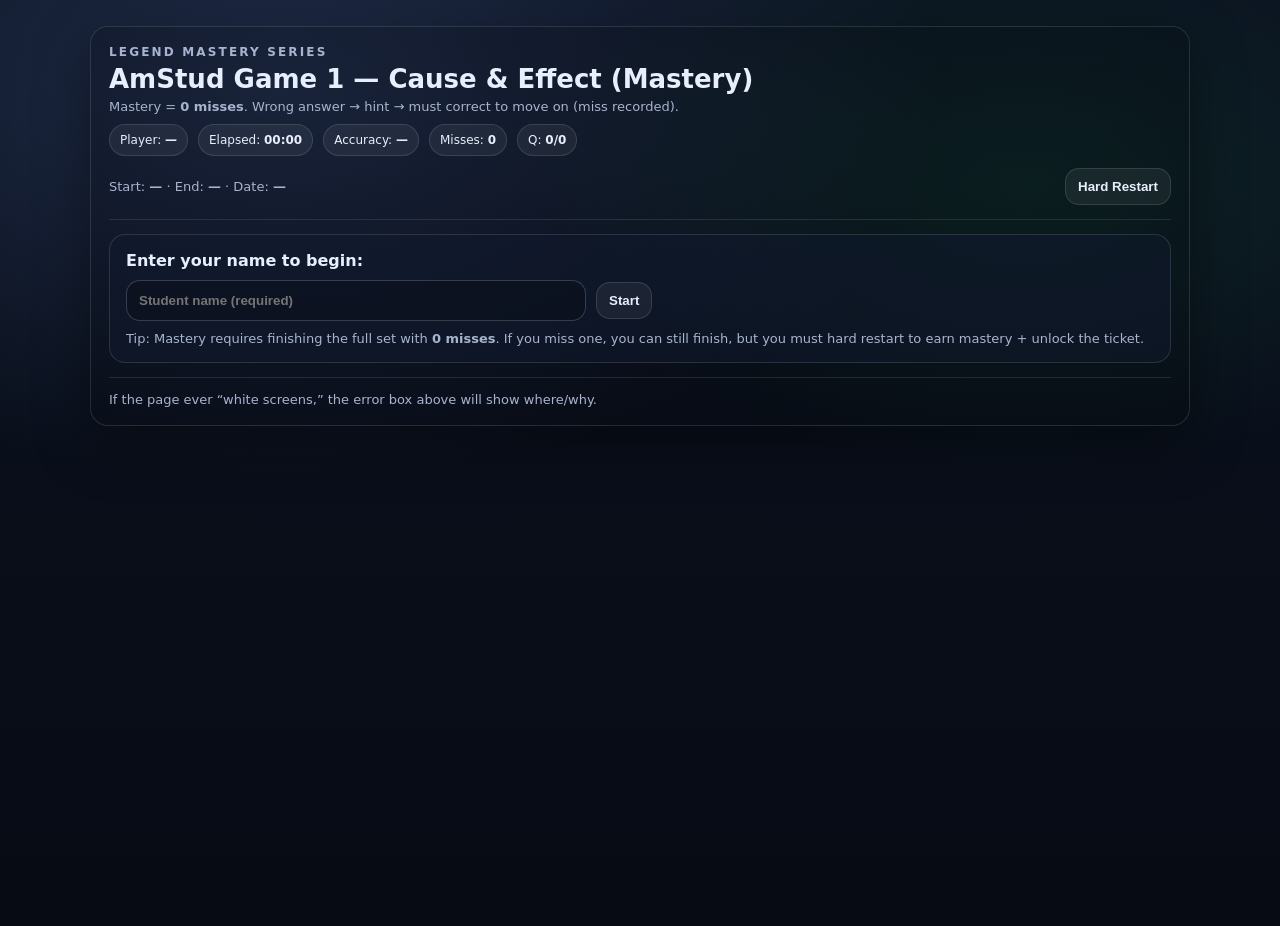
==== games/amstud-1-cause-effect.html @ b0476509 "Create amstud-1-cause-effect.html" ====
<!doctype html>
<html lang="en">
<head>
  <meta charset="utf-8" />
  <meta name="viewport" content="width=device-width,initial-scale=1" />
  <title>AmStud Game 1 — Cause &amp; Effect (Mastery)</title>
  <link rel="stylesheet" href="../styles.css" />
  <meta name="description" content="American Studies OST Mastery — Cause & Effect (0 misses required)" />

  <style>
    .gameWrap{ width:min(1100px,92vw); margin:26px auto; }
    .panel{
      background:rgba(0,0,0,.18);
      border:1px solid var(--line);
      border-radius:var(--radius);
      box-shadow:var(--shadow);
      padding:18px;
    }
    .topbar{ display:flex; flex-wrap:wrap; gap:10px; align-items:center; justify-content:space-between; margin-bottom:12px; }
    .k{ letter-spacing:.18em; font-weight:800; color:var(--muted); font-size:12px; text-transform:uppercase; }
    .stats{ display:flex; flex-wrap:wrap; gap:10px; justify-content:flex-end; }
    .pill2{
      font-size:12px; color:var(--text);
      background:rgba(255,255,255,.06);
      border:1px solid var(--line);
      border-radius:999px;
      padding:8px 10px;
      white-space:nowrap;
    }
    .row2{ display:flex; gap:10px; flex-wrap:wrap; align-items:center; justify-content:space-between; }
    .btn{
      appearance:none; border:1px solid var(--line);
      background:rgba(255,255,255,.06);
      color:var(--text);
      padding:10px 12px;
      border-radius:14px;
      font-weight:800;
      cursor:pointer;
      transition:transform .12s ease, border-color .12s ease, background .12s ease;
    }
    .btn:hover{ transform:translateY(-1px); border-color:rgba(122,162,255,.35); background:rgba(122,162,255,.10); }
    .btn.danger:hover{ border-color:rgba(255,92,122,.45); background:rgba(255,92,122,.10); }
    .btn.good:hover{ border-color:rgba(43,213,118,.40); background:rgba(43,213,118,.10); }
    .divider{ height:1px; background:rgba(255,255,255,.10); margin:14px 0; }
    .qbox{ background:rgba(17,26,47,.55); border:1px solid rgba(255,255,255,.10); border-radius:16px; padding:16px; }
    .qmeta{ display:flex; flex-wrap:wrap; gap:10px; align-items:center; justify-content:space-between; }
    .qnum{ font-weight:900; }
    .small{ color:var(--muted); font-size:13px; }
    .stem{ margin:10px 0 0; line-height:1.35; font-size:16px; }
    .choices{ margin-top:12px; display:grid; gap:10px; }
    .choice{
      text-align:left;
      border:1px solid rgba(255,255,255,.12);
      background:rgba(0,0,0,.18);
      border-radius:14px;
      padding:12px 12px;
      cursor:pointer;
      color:var(--text);
      font-weight:700;
      transition:transform .12s ease, border-color .12s ease, background .12s ease;
    }
    .choice:hover{ transform:translateY(-1px); border-color:rgba(122,162,255,.35); background:rgba(122,162,255,.08); }
    .choice[disabled]{ opacity:.65; cursor:not-allowed; transform:none; }
    .msg{
      margin-top:12px;
      border-radius:14px;
      padding:12px;
      border:1px solid rgba(255,255,255,.10);
      display:none;
    }
    .msg.good{ display:block; background:rgba(43,213,118,.10); border-color:rgba(43,213,118,.35); }
    .msg.bad{ display:block; background:rgba(255,92,122,.10); border-color:rgba(255,92,122,.35); }
    .msg.warn{ display:block; background:rgba(255,209,102,.10); border-color:rgba(255,209,102,.35); }
    .finish{
      display:none;
      margin-top:14px;
      background:rgba(17,26,47,.65);
      border:1px solid rgba(255,255,255,.12);
      border-radius:16px;
      padding:16px;
    }
    .finish h2{ margin:0 0 8px; }
    .finish .grid2{ display:grid; grid-template-columns:repeat(2,minmax(0,1fr)); gap:10px; }
    @media (max-width:860px){ .finish .grid2{ grid-template-columns:1fr; } }
    .kv{ padding:10px 12px; background:rgba(0,0,0,.18); border:1px solid rgba(255,255,255,.10); border-radius:14px; }
    .kv b{ display:block; font-size:12px; color:var(--muted); letter-spacing:.12em; text-transform:uppercase; margin-bottom:4px; }

    #errBox{
      display:none; margin-top:12px;
      padding:12px; border-radius:14px;
      background:rgba(255,92,122,.10);
      border:1px solid rgba(255,92,122,.35);
      color:var(--text);
      white-space:pre-wrap;
      font-family: ui-monospace, SFMono-Regular, Menlo, Monaco, Consolas, "Liberation Mono", "Courier New", monospace;
      font-size:12px;
    }
    #gate{
      display:block;
      margin-top:12px;
      background:rgba(17,26,47,.55);
      border:1px solid rgba(255,255,255,.12);
      border-radius:16px;
      padding:16px;
    }
    .fieldRow{ display:flex; gap:10px; flex-wrap:wrap; align-items:center; }
    input[type="text"]{
      width:min(460px,100%);
      padding:12px 12px;
      border-radius:14px;
      border:1px solid rgba(255,255,255,.18);
      background:rgba(0,0,0,.20);
      color:var(--text);
      outline:none;
      font-weight:800;
    }
    input[type="text"]:focus{ border-color:rgba(122,162,255,.45); }
    .ghost{ color:var(--muted); font-size:13px; margin-top:10px; }

    .ticketBox{
      margin-top:12px;
      padding:12px;
      border-radius:14px;
      background:rgba(0,0,0,.18);
      border:1px solid rgba(255,255,255,.12);
      display:none;
    }
    textarea{
      width:100%;
      min-height:160px;
      resize:vertical;
      padding:10px;
      border-radius:12px;
      border:1px solid rgba(255,255,255,.18);
      background:rgba(0,0,0,.22);
      color:var(--text);
      font-family: ui-monospace, SFMono-Regular, Menlo, Monaco, Consolas, "Liberation Mono","Courier New", monospace;
      font-size:12px;
      outline:none;
    }
  </style>

  <!-- Load the prioritized question bank -->
  <script src="../amstud_bank.js"></script>
</head>

<body>
  <div class="gameWrap">
    <div class="panel">
      <div class="topbar">
        <div>
          <div class="k">LEGEND MASTERY SERIES</div>
          <h1 style="margin:6px 0 4px; font-size:26px;">AmStud Game 1 — Cause &amp; Effect (Mastery)</h1>
          <div class="small">Mastery = <b>0 misses</b>. Wrong answer → hint → must correct to move on (miss recorded).</div>
        </div>

        <div class="stats">
          <div class="pill2">Player: <b id="playerName">—</b></div>
          <div class="pill2">Elapsed: <b id="elapsed">00:00</b></div>
          <div class="pill2">Accuracy: <b id="acc">—</b></div>
          <div class="pill2">Misses: <b id="misses">0</b></div>
          <div class="pill2">Q: <b id="qpos">0/0</b></div>
        </div>
      </div>

      <div class="row2">
        <div class="small">
          Start: <b id="startStamp">—</b> · End: <b id="endStamp">—</b> · Date: <b id="dateStamp">—</b>
        </div>
        <div style="display:flex; gap:10px; flex-wrap:wrap;">
          <button class="btn danger" id="restartBtn" title="Hard restart: clears this game session">Hard Restart</button>
        </div>
      </div>

      <div id="errBox"></div>
      <div class="divider"></div>

      <!-- START GATE -->
      <section id="gate">
        <div style="font-weight:900; font-size:16px;">Enter your name to begin:</div>
        <div class="fieldRow" style="margin-top:10px;">
          <input id="nameInput" type="text" autocomplete="off" placeholder="Student name (required)" />
          <button class="btn" id="startBtn">Start</button>
        </div>
        <div class="ghost">
          Tip: Mastery requires finishing the full set with <b>0 misses</b>.
          If you miss one, you can still finish, but you must hard restart to earn mastery + unlock the ticket.
        </div>
      </section>

      <!-- GAME -->
      <section id="game" style="display:none;">
        <div class="qbox">
          <div class="qmeta">
            <div class="qnum" id="qnum">Question</div>
            <div class="small" id="tag">OST-style • CS aligned</div>
          </div>
          <div class="stem" id="stem">—</div>
          <div class="choices" id="choices"></div>

          <div class="msg good" id="goodMsg"></div>
          <div class="msg bad" id="badMsg"></div>
          <div class="msg warn" id="hintMsg"></div>
        </div>

        <div class="finish" id="finish">
          <h2>Finish Screen</h2>
          <div class="small" style="margin-bottom:10px;">
            Ticket unlock requires <b>0 misses</b>. Your session summary is stamped below.
          </div>

          <div class="grid2">
            <div class="kv"><b>Student</b><div id="finName">—</div></div>
            <div class="kv"><b>Date</b><div id="finDate">—</div></div>
            <div class="kv"><b>Start Time</b><div id="finStart">—</div></div>
            <div class="kv"><b>End Time</b><div id="finEnd">—</div></div>
            <div class="kv"><b>Elapsed</b><div id="finElapsed">—</div></div>
            <div class="kv"><b>Accuracy</b><div id="finAcc">—</div></div>
            <div class="kv"><b>Misses</b><div id="finMiss">—</div></div>
            <div class="kv"><b>Result</b><div id="finResult">—</div></div>
          </div>

          <div class="ticketBox" id="ticketBox">
            <div class="small" style="margin-bottom:8px;">
              <b>Submit Ticket</b> (copy + screenshot). This includes all required identifiers.
            </div>
            <textarea id="ticketText" readonly></textarea>
            <div style="margin-top:10px; display:flex; gap:10px; flex-wrap:wrap;">
              <button class="btn good" id="copyTicketBtn">Copy Ticket</button>
              <button class="btn" id="downloadTicketBtn">Download Ticket (.txt)</button>
            </div>
          </div>

          <div style="margin-top:12px; display:flex; gap:10px; flex-wrap:wrap;">
            <button class="btn danger" id="restartBtn2">Hard Restart (Try for Mastery)</button>
          </div>
        </div>
      </section>

      <div class="divider"></div>
      <div class="small" style="color:var(--muted);">
        If the page ever “white screens,” the error box above will show where/why.
      </div>
    </div>
  </div>

<script>
/* =========================
   HARDENED SHELL + SAFETY
========================= */
(function(){
  const errBox = document.getElementById('errBox');
  window.addEventListener('error', (e)=>{
    errBox.style.display='block';
    errBox.textContent =
      "Runtime Error:\n" + (e?.message || e) + "\n" +
      (e?.filename || "") + ":" + (e?.lineno || "") + ":" + (e?.colno || "");
  });
  window.addEventListener('unhandledrejection', (e)=>{
    errBox.style.display='block';
    errBox.textContent = "Unhandled Promise Rejection:\n" + (e?.reason?.message || e?.reason || e);
  });
})();

window.addEventListener('pageshow', (event) => { if (event.persisted) window.location.reload(); });

(function(){
  try{
    history.replaceState({guard:1}, document.title, location.href);
    window.addEventListener('popstate', ()=> history.pushState({guard:1}, document.title, location.href));
  }catch(_){}
})();

/* =========================
   CONFIG
========================= */
const GAME_CODE = "AMSTUD1";
const VERSION = "V1";
const KEY = `LEGEND_${GAME_CODE}_${VERSION}`;

// 25–30 required
const QUESTION_COUNT = 28;

// prioritize: causality + skills + big units
const CS_PRIORITY = new Set([
  "CS 1 – Evaluating Source Credibility",
  "CS 2 – Using Evidence to Form a Thesis",
  "CS 3 – Cause, Effect, and Sequence Analysis",
  "CS 8 – Rise of Industry & Technology",
  "CS 9 – Labor, Unions & Laissez-Faire",
  "CS 10 – Immigration, Migration & Urbanization",
  "CS 14 – Rise as a World Power",
  "CS 15 – Post-WWI Isolationism",
  "CS 19 – Causes of the Great Depression & the New Deal",
  "CS 20 – Shift from Isolation to World War II"
]);

/* =========================
   UTIL
========================= */
const LETTERS = ["A","B","C","D"];
function shuffle(arr){
  const a = arr.slice();
  for(let i=a.length-1;i>0;i--){
    const j = Math.floor(Math.random()*(i+1));
    [a[i],a[j]]=[a[j],a[i]];
  }
  return a;
}
function fmtElapsed(ms){
  const s = Math.floor(ms/1000);
  const m = Math.floor(s/60);
  const r = s%60;
  return `${String(m).padStart(2,'0')}:${String(r).padStart(2,'0')}`;
}
function dateOnly(){
  return new Date().toLocaleDateString([], {year:"numeric",month:"2-digit",day:"2-digit"});
}
function timeOnly(dt){
  const d = dt ? new Date(dt) : new Date();
  return d.toLocaleTimeString([], {hour:"2-digit",minute:"2-digit",second:"2-digit"});
}
function safeId(){
  return Math.random().toString(16).slice(2) + "-" + Date.now().toString(16);
}

/* =========================
   BALANCED ANSWER SHUFFLE
========================= */
function buildBalancedSet(raw){
  const counts = {A:0,B:0,C:0,D:0};
  const built = raw.map(q=>{
    const base = q.choices.map((txt, idx)=>({txt, isCorrect: idx===q.answerIndex}));
    let s = shuffle(base);
    let ci = s.findIndex(x=>x.isCorrect);

    const min = Math.min(counts.A,counts.B,counts.C,counts.D);
    const candidates = LETTERS.filter(L=>counts[L]===min);
    const targetLetter = candidates[Math.floor(Math.random()*candidates.length)];
    const targetIndex = LETTERS.indexOf(targetLetter);

    if(ci !== targetIndex){
      const tmp = s[targetIndex];
      s[targetIndex] = s[ci];
      s[ci] = tmp;
      ci = targetIndex;
    }
    counts[targetLetter]++;

    return {
      cs: q.cs || q.tag || "CS aligned",
      tag: q.tag || "OST-style • CS aligned",
      stem: q.stem,
      hint: q.hint || "Hint: Identify what caused the change and what effect followed.",
      explain: q.explain || "",
      choices: s.map(x=>x.txt),
      answerIndex: ci
    };
  });

  return shuffle(built);
}

/* =========================
   PICK QUESTIONS (PRIORITIZE BANK)
========================= */
function pickQuestions(){
  if(typeof AMSTUD_BANK === "undefined" || !Array.isArray(AMSTUD_BANK)){
    throw new Error("AMSTUD_BANK not found. Make sure amstud_bank.js is in repo root and defines const AMSTUD_BANK = [...]");
  }

  // prioritize CS list
  const prioritized = AMSTUD_BANK.filter(q => CS_PRIORITY.has(q.cs || q.tag));
  const backup = AMSTUD_BANK.filter(q => !CS_PRIORITY.has(q.cs || q.tag));

  const picked = [];
  for(const q of shuffle(prioritized)){
    if(picked.length >= QUESTION_COUNT) break;
    // must be 4-choice MCQ
    if(Array.isArray(q.choices) && q.choices.length === 4 && Number.isInteger(q.answerIndex)){
      picked.push(q);
    }
  }
  for(const q of shuffle(backup)){
    if(picked.length >= QUESTION_COUNT) break;
    if(Array.isArray(q.choices) && q.choices.length === 4 && Number.isInteger(q.answerIndex)){
      picked.push(q);
    }
  }

  if(picked.length < QUESTION_COUNT){
    throw new Error(`Not enough usable questions in AMSTUD_BANK. Need ${QUESTION_COUNT}, found ${picked.length}.`);
  }

  return buildBalancedSet(picked);
}

/* =========================
   STATE + STORAGE
========================= */
let state = null;
let timer = null;

function save(){ localStorage.setItem(KEY, JSON.stringify(state)); }
function load(){
  try{
    const raw = localStorage.getItem(KEY);
    return raw ? JSON.parse(raw) : null;
  }catch(_){ return null; }
}
function hardRestart(){
  localStorage.removeItem(KEY);
  window.location.reload();
}

/* =========================
   DOM
========================= */
const elPlayerName = document.getElementById('playerName');
const elElapsed = document.getElementById('elapsed');
const elAcc = document.getElementById('acc');
const elMisses = document.getElementById('misses');
const elQpos = document.getElementById('qpos');
const elStartStamp = document.getElementById('startStamp');
const elEndStamp = document.getElementById('endStamp');
const elDateStamp = document.getElementById('dateStamp');

const gate = document.getElementById('gate');
const game = document.getElementById('game');
const startBtn = document.getElementById('startBtn');
const nameInput = document.getElementById('nameInput');

const qnum = document.getElementById('qnum');
const tag = document.getElementById('tag');
const stem = document.getElementById('stem');
const choicesBox = document.getElementById('choices');
const goodMsg = document.getElementById('goodMsg');
const badMsg = document.getElementById('badMsg');
const hintMsg = document.getElementById('hintMsg');

const finish = document.getElementById('finish');
const finName = document.getElementById('finName');
const finDate = document.getElementById('finDate');
const finStart = document.getElementById('finStart');
const finEnd = document.getElementById('finEnd');
const finElapsed = document.getElementById('finElapsed');
const finAcc = document.getElementById('finAcc');
const finMiss = document.getElementById('finMiss');
const finResult = document.getElementById('finResult');

const ticketBox = document.getElementById('ticketBox');
const ticketText = document.getElementById('ticketText');
const copyTicketBtn = document.getElementById('copyTicketBtn');
const downloadTicketBtn = document.getElementById('downloadTicketBtn');

document.getElementById('restartBtn').addEventListener('click', hardRestart);
document.getElementById('restartBtn2').addEventListener('click', hardRestart);

startBtn.addEventListener('click', ()=>{
  const nm = (nameInput.value||"").trim();
  if(!nm){
    nameInput.focus();
    hintMsg.className="msg warn";
    hintMsg.style.display="block";
    hintMsg.textContent="Name is required to start.";
    return;
  }
  startNew(nm);
});
nameInput.addEventListener('keydown', (e)=>{ if(e.key==="Enter") startBtn.click(); });

function startNew(name){
  const bank = pickQuestions();
  const startAt = Date.now();

  state = {
    version: `${GAME_CODE}_${VERSION}`,
    game: "AmStud Game 1 — Cause & Effect (Mastery)",
    gameCode: GAME_CODE,
    sessionId: safeId(),
    name,
    startAt,
    endAt: null,
    idx: 0,
    bank,
    misses: 0,
    attempts: 0,
    wrongSet: {},
    finished: false
  };
  save();
  beginUI();
}

function beginUI(){
  gate.style.display="none";
  game.style.display="block";

  elPlayerName.textContent = state.name || "—";
  elDateStamp.textContent = dateOnly();
  elStartStamp.textContent = timeOnly(state.startAt);
  elEndStamp.textContent = "—";

  if(timer) clearInterval(timer);
  timer = setInterval(()=> elElapsed.textContent = fmtElapsed(Date.now()-state.startAt), 250);

  render();
}

function computeAcc(){
  const total = state.attempts;
  const wrong = state.misses;
  if(total===0) return "—";
  const correct = total - wrong;
  const pct = Math.round((correct/total)*1000)/10;
  return `${pct}%`;
}

function resetMsgs(){
  for(const el of [goodMsg,badMsg,hintMsg]){
    el.style.display="none";
    el.textContent="";
  }
}

function lockChoices(lock=true){
  choicesBox.querySelectorAll('button.choice').forEach(b=>b.disabled = lock);
}

function render(){
  if(state.finished){ showFinish(); return; }

  const q = state.bank[state.idx];
  resetMsgs();

  elMisses.textContent = String(state.misses);
  elAcc.textContent = computeAcc();
  elQpos.textContent = `${state.idx+1}/${state.bank.length}`;

  qnum.textContent = `Question ${state.idx+1}`;
  tag.textContent = q.cs || q.tag || "OST-style • CS aligned";
  stem.textContent = q.stem;

  choicesBox.innerHTML = "";
  q.choices.forEach((c, i)=>{
    const btn = document.createElement('button');
    btn.className = "choice";
    btn.type = "button";
    btn.textContent = `${LETTERS[i]}. ${c}`;
    btn.addEventListener('click', ()=>choose(i));
    choicesBox.appendChild(btn);
  });
}

function choose(choiceIndex){
  const q = state.bank[state.idx];
  state.attempts += 1;

  const correct = (choiceIndex === q.answerIndex);
  if(correct){
    lockChoices(true);
    goodMsg.className="msg good";
    goodMsg.style.display="block";
    goodMsg.textContent = "Correct. " + (q.explain || "");

    save();
    setTimeout(()=>{
      state.idx += 1;
      if(state.idx >= state.bank.length){
        finishGame();
      }else{
        lockChoices(false);
        save();
        render();
      }
    }, 950);

  }else{
    if(!state.wrongSet[state.idx]){
      state.wrongSet[state.idx] = true;
      state.misses += 1;
    }
    badMsg.className="msg bad";
    badMsg.style.display="block";
    badMsg.textContent = "Not yet. A miss has been recorded. Use the hint, then try again.";

    hintMsg.className="msg warn";
    hintMsg.style.display="block";
    hintMsg.textContent = q.hint || "Hint: Identify what caused the change and what effect followed.";

    save();
    elMisses.textContent = String(state.misses);
    elAcc.textContent = computeAcc();
  }
}

function finishGame(){
  state.finished = true;
  state.endAt = Date.now();
  save();
  showFinish();
}

function buildTicketText(passed){
  const total = state.attempts;
  const wrong = state.misses;
  const correct = total - wrong;
  const pct = total===0 ? 0 : Math.round((correct/total)*1000)/10;

  const lines = [
    "LEGEND SUBMIT TICKET",
    `Game: ${state.game}`,
    `GameCode: ${state.gameCode}`,
    `SessionID: ${state.sessionId}`,
    "------------------------------",
    `Name: ${state.name}`,
    `Date: ${dateOnly()}`,
    `Start: ${timeOnly(state.startAt)}`,
    `End: ${timeOnly(state.endAt)}`,
    `Elapsed: ${fmtElapsed(state.endAt - state.startAt)}`,
    "------------------------------",
    `Passed: ${passed ? "YES" : "NO"}`,
    `Accuracy: ${pct}%`,
    `Misses: ${state.misses}`,
    `Attempts: ${state.attempts}`,
  ];
  return lines.join("\n");
}

function showFinish(){
  if(timer) clearInterval(timer);
  elEndStamp.textContent = timeOnly(state.endAt);
  elAcc.textContent = computeAcc();
  elMisses.textContent = String(state.misses);

  finish.style.display="block";
  finName.textContent = state.name || "—";
  finDate.textContent = dateOnly();
  finStart.textContent = timeOnly(state.startAt);
  finEnd.textContent = timeOnly(state.endAt);
  finElapsed.textContent = fmtElapsed(state.endAt - state.startAt);

  const total = state.attempts;
  const wrong = state.misses;
  const correct = total - wrong;
  const pct = total===0 ? 0 : Math.round((correct/total)*1000)/10;
  finAcc.textContent = `${pct}%`;
  finMiss.textContent = String(state.misses);

  const passed = (state.misses===0);

  if(passed){
    finResult.innerHTML = "<b style='color:var(--good)'>MASTERY ACHIEVED ✅ (0 misses)</b>";
    // unlock ticket
    ticketBox.style.display="block";
    ticketText.value = buildTicketText(true);
  }else{
    finResult.innerHTML =
      "<b style='color:var(--warn)'>Completed — Not Mastery</b>" +
      "<div class='small'>Ticket locked. Hard Restart to try again for 0 misses.</div>";
    ticketBox.style.display="none";
    ticketText.value = "";
  }

  lockChoices(true);
}

copyTicketBtn.addEventListener('click', async ()=>{
  try{
    await navigator.clipboard.writeText(ticketText.value || "");
    copyTicketBtn.textContent = "Copied ✅";
    setTimeout(()=> copyTicketBtn.textContent = "Copy Ticket", 1200);
  }catch(e){
    alert("Copy failed on this browser. You can manually select/copy the ticket text.");
  }
});

downloadTicketBtn.addEventListener('click', ()=>{
  const blob = new Blob([ticketText.value || ""], {type:"text/plain;charset=utf-8"});
  const url = URL.createObjectURL(blob);
  const a = document.createElement('a');
  a.href = url;
  a.download = `ticket_${GAME_CODE}_${(state.name||"student").replace(/\s+/g,"_")}.txt`;
  document.body.appendChild(a);
  a.click();
  a.remove();
  URL.revokeObjectURL(url);
});

/* =========================
   BOOT (resume-safe + name-lock)
========================= */
(function boot(){
  const existing = load();
  if(existing && existing.version === `${GAME_CODE}_${VERSION}`){
    state = existing;

    // If name is missing (your lunch/close device issue), force re-entry.
    if(!state.name || !String(state.name).trim()){
      localStorage.removeItem(KEY);
      gate.style.display="block";
      game.style.display="none";
      hintMsg.className="msg warn";
      hintMsg.style.display="block";
      hintMsg.textContent = "Name was missing in a saved session. Please restart and enter your name.";
      return;
    }

    gate.style.display="none";
    game.style.display="block";

    elPlayerName.textContent = state.name;
    elDateStamp.textContent = dateOnly();
    elStartStamp.textContent = state.startAt ? timeOnly(state.startAt) : "—";
    elEndStamp.textContent = state.endAt ? timeOnly(state.endAt) : "—";

    if(!state.finished){
      timer = setInterval(()=> elElapsed.textContent = fmtElapsed(Date.now()-state.startAt), 250);
      render();
    }else{
      elElapsed.textContent = fmtElapsed(state.endAt - state.startAt);
      showFinish();
    }
  }else{
    gate.style.display="block";
    game.style.display="none";
  }
})();
</script>
</body>
</html>
---- styles.css ----
:root{
  --bg:#0b1220;
  --panel:#111a2f;
  --panel2:#0f1830;
  --text:#e7eefc;
  --muted:#a8b4cf;
  --line:rgba(255,255,255,.12);
  --shadow:0 18px 55px rgba(0,0,0,.40);
  --radius:18px;

  --good:#2bd576;
  --bad:#ff5c7a;
  --warn:#ffd166;
  --accent:#7aa2ff;
}

*{ box-sizing:border-box; }

body{
  margin:0;
  font-family: system-ui,-apple-system,Segoe UI,Roboto,Arial,sans-serif;
  background:
    radial-gradient(1100px 650px at 22% 10%, rgba(122,162,255,.18), transparent 60%),
    radial-gradient(900px 520px at 80% 20%, rgba(43,213,118,.10), transparent 55%),
    linear-gradient(180deg, #0b1220, #070b14);
  color:var(--text);
  min-height:100vh;
}

.wrap{
  width:min(1100px, 100%);
  margin:0 auto;
  padding:22px;
}

.top{
  display:flex;
  align-items:flex-end;
  justify-content:space-between;
  gap:18px;
  padding:18px 18px 12px;
  background:rgba(0,0,0,.18);
  border:1px solid var(--line);
  border-radius:var(--radius);
  box-shadow:var(--shadow);
}

.kicker{
  letter-spacing:.18em;
  font-weight:700;
  color:var(--muted);
  font-size:12px;
  text-transform:uppercase;
}

h1{
  margin:6px 0 6px;
  font-size:28px;
  line-height:1.15;
}

.sub{
  margin:0;
  color:var(--muted);
  max-width:80ch;
}

.meta{
  display:flex;
  flex-wrap:wrap;
  justify-content:flex-end;
  gap:10px;
}

.pill{
  font-size:12px;
  color:var(--text);
  background:rgba(255,255,255,.06);
  border:1px solid var(--line);
  border-radius:999px;
  padding:8px 10px;
  white-space:nowrap;
}

.grid{
  margin-top:18px;
  display:grid;
  grid-template-columns:repeat(2, minmax(0,1fr));
  gap:14px;
}

@media (max-width: 860px){
  .top{ align-items:flex-start; flex-direction:column; }
  .grid{ grid-template-columns:1fr; }
}

.card{
  display:block;
  text-decoration:none;
  color:var(--text);
  background:linear-gradient(180deg, rgba(255,255,255,.06), rgba(255,255,255,.03));
  border:1px solid var(--line);
  border-radius:var(--radius);
  padding:16px;
  box-shadow:0 10px 28px rgba(0,0,0,.30);
  transition:transform .12s ease, border-color .12s ease, background .12s ease, opacity .12s ease;
}

.card:hover{
  transform:translateY(-2px);
  border-color:rgba(122,162,255,.35);
  background:linear-gradient(180deg, rgba(122,162,255,.10), rgba(255,255,255,.03));
}

.card.disabled{
  opacity:.62;
  filter:saturate(.75);
  cursor:not-allowed;
}

.row{
  display:flex;
  align-items:center;
  justify-content:space-between;
  gap:12px;
}

.title{
  font-weight:800;
  font-size:16px;
}

.desc{
  margin:10px 0 0;
  color:var(--muted);
  line-height:1.35;
}

.chips{
  margin-top:10px;
  display:flex;
  flex-wrap:wrap;
  gap:8px;
}

.chip{
  font-size:12px;
  color:var(--text);
  background:rgba(0,0,0,.22);
  border:1px solid var(--line);
  border-radius:999px;
  padding:6px 10px;
}

.status{
  font-size:11px;
  font-weight:800;
  letter-spacing:.12em;
  padding:7px 10px;
  border-radius:999px;
  border:1px solid var(--line);
}

.status.live{
  background:rgba(43,213,118,.14);
  border-color:rgba(43,213,118,.38);
}

.status.soon{
  background:rgba(255,209,102,.12);
  border-color:rgba(255,209,102,.35);
}

.foot{ margin-top:14px; }

.note{
  color:var(--muted);
  font-size:13px;
  padding:12px 14px;
  border:1px dashed rgba(255,255,255,.18);
  border-radius:14px;
  background:rgba(0,0,0,.14);
}
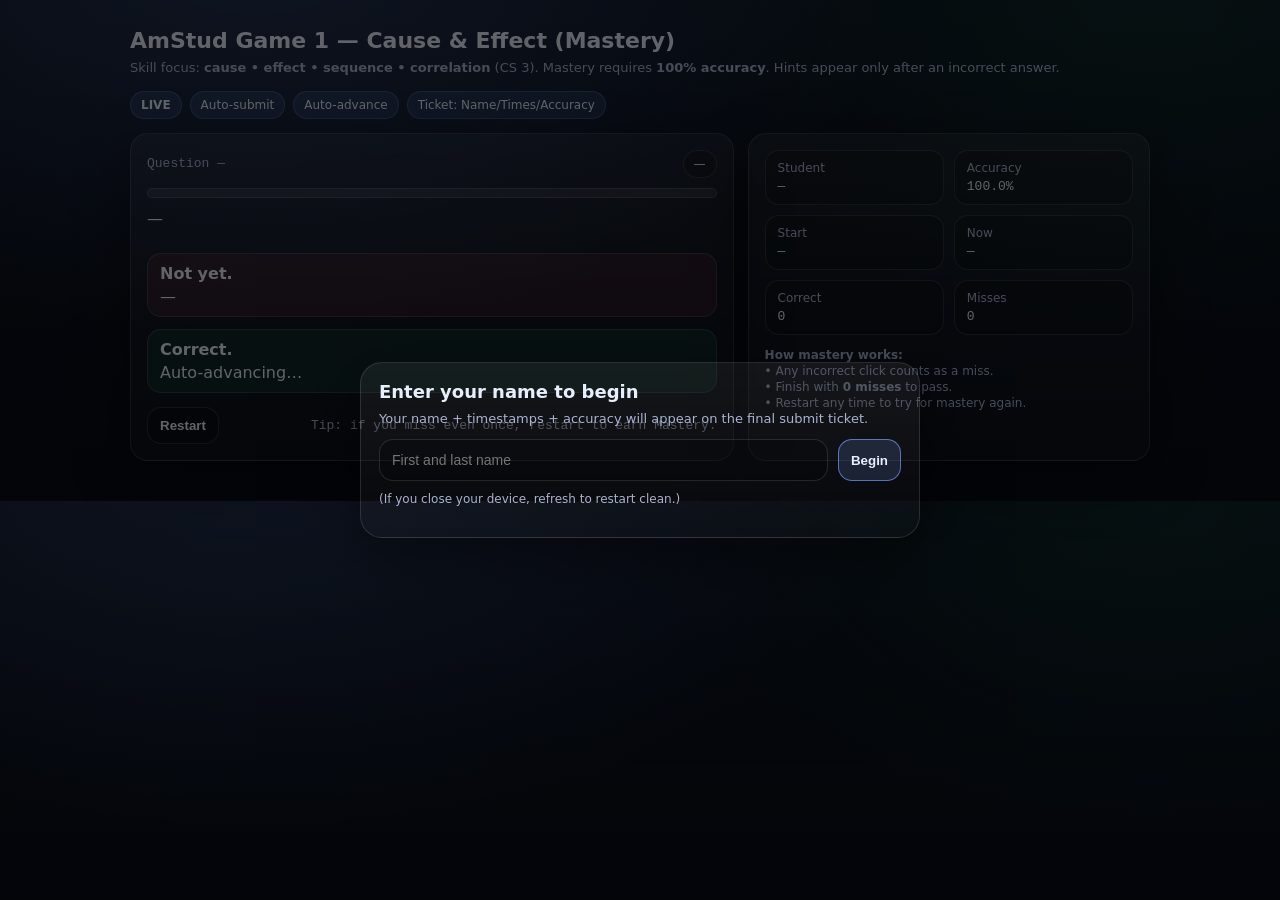
==== commit 590133ee: "Update amstud-1-cause-effect.html" ====
--- a/games/amstud-1-cause-effect.html
+++ b/games/amstud-1-cause-effect.html
@@ -1,304 +1,707 @@
 <!doctype html>
 <html lang="en">
 <head>
-  <meta charset="utf-8" />
-  <meta name="viewport" content="width=device-width,initial-scale=1" />
-  <title>AmStud Game 1 — Cause &amp; Effect (Mastery)</title>
-  <link rel="stylesheet" href="../styles.css" />
-  <meta name="description" content="American Studies OST Mastery — Cause & Effect (0 misses required)" />
-
+  <meta charset="utf-8"/>
+  <meta name="viewport" content="width=device-width,initial-scale=1"/>
+  <title>AmStud Game 1 — Cause & Effect (Mastery)</title>
   <style>
-    .gameWrap{ width:min(1100px,92vw); margin:26px auto; }
+    :root{
+      --bg:#0b1220;
+      --panel:#111a2f;
+      --panel2:#0f1730;
+      --text:#e7eefc;
+      --muted:#a8b4cf;
+      --line:rgba(255,255,255,.12);
+      --shadow:0 18px 55px rgba(0,0,0,.40);
+      --radius:18px;
+      --good:#2bd576;
+      --bad:#ff5c7a;
+      --warn:#ffd166;
+      --accent:#7aa2ff;
+      --chip:rgba(122,162,255,.14);
+      --chipLine:rgba(122,162,255,.28);
+      --mono: ui-monospace, SFMono-Regular, Menlo, Monaco, Consolas, "Liberation Mono", "Courier New", monospace;
+    }
+    *{box-sizing:border-box}
+    body{
+      margin:0;
+      background:radial-gradient(1200px 700px at 20% -10%, rgba(122,162,255,.22), transparent 55%),
+                 radial-gradient(900px 600px at 90% 0%, rgba(43,213,118,.10), transparent 55%),
+                 linear-gradient(180deg,#0b1220,#070b14);
+      color:var(--text);
+      font-family:system-ui,-apple-system,Segoe UI,Roboto,Helvetica,Arial,sans-serif;
+    }
+    .wrap{width:min(1020px,92vw);margin:28px auto 40px;}
+    .top{
+      display:flex; gap:14px; flex-wrap:wrap;
+      align-items:flex-start; justify-content:space-between;
+      margin-bottom:14px;
+    }
+    h1{font-size:22px;margin:0 0 6px}
+    .sub{color:var(--muted);font-size:13px;line-height:1.35}
     .panel{
-      background:rgba(0,0,0,.18);
+      background:linear-gradient(180deg, rgba(255,255,255,.05), rgba(255,255,255,.02));
       border:1px solid var(--line);
       border-radius:var(--radius);
       box-shadow:var(--shadow);
-      padding:18px;
-    }
-    .topbar{ display:flex; flex-wrap:wrap; gap:10px; align-items:center; justify-content:space-between; margin-bottom:12px; }
-    .k{ letter-spacing:.18em; font-weight:800; color:var(--muted); font-size:12px; text-transform:uppercase; }
-    .stats{ display:flex; flex-wrap:wrap; gap:10px; justify-content:flex-end; }
-    .pill2{
-      font-size:12px; color:var(--text);
-      background:rgba(255,255,255,.06);
+      padding:16px;
+    }
+    .chips{display:flex;gap:8px;flex-wrap:wrap;align-items:center;justify-content:flex-end}
+    .chip{
+      border:1px solid var(--chipLine);
+      background:var(--chip);
+      padding:6px 10px;
+      border-radius:999px;
+      font-size:12px;
+      color:var(--text);
+      white-space:nowrap;
+    }
+    .chip strong{font-weight:700}
+    .row{display:grid;grid-template-columns:1.2fr .8fr;gap:14px;align-items:stretch}
+    @media (max-width:880px){.row{grid-template-columns:1fr}}
+    .stats{
+      display:grid;gap:10px;
+      grid-template-columns:1fr 1fr;
+    }
+    .stat{
+      background:rgba(0,0,0,.18);
       border:1px solid var(--line);
-      border-radius:999px;
-      padding:8px 10px;
-      white-space:nowrap;
-    }
-    .row2{ display:flex; gap:10px; flex-wrap:wrap; align-items:center; justify-content:space-between; }
-    .btn{
-      appearance:none; border:1px solid var(--line);
-      background:rgba(255,255,255,.06);
-      color:var(--text);
+      border-radius:14px;
       padding:10px 12px;
-      border-radius:14px;
-      font-weight:800;
-      cursor:pointer;
-      transition:transform .12s ease, border-color .12s ease, background .12s ease;
-    }
-    .btn:hover{ transform:translateY(-1px); border-color:rgba(122,162,255,.35); background:rgba(122,162,255,.10); }
-    .btn.danger:hover{ border-color:rgba(255,92,122,.45); background:rgba(255,92,122,.10); }
-    .btn.good:hover{ border-color:rgba(43,213,118,.40); background:rgba(43,213,118,.10); }
-    .divider{ height:1px; background:rgba(255,255,255,.10); margin:14px 0; }
-    .qbox{ background:rgba(17,26,47,.55); border:1px solid rgba(255,255,255,.10); border-radius:16px; padding:16px; }
-    .qmeta{ display:flex; flex-wrap:wrap; gap:10px; align-items:center; justify-content:space-between; }
-    .qnum{ font-weight:900; }
-    .small{ color:var(--muted); font-size:13px; }
-    .stem{ margin:10px 0 0; line-height:1.35; font-size:16px; }
-    .choices{ margin-top:12px; display:grid; gap:10px; }
+    }
+    .stat .k{color:var(--muted);font-size:12px;margin-bottom:4px}
+    .stat .v{font-family:var(--mono);font-size:13px}
+    .bar{
+      height:10px;border-radius:999px;
+      background:rgba(255,255,255,.08);
+      overflow:hidden;border:1px solid var(--line);
+    }
+    .bar > div{height:100%;width:0%;background:linear-gradient(90deg, var(--accent), rgba(43,213,118,.9))}
+    .qbox{padding:16px}
+    .qhead{display:flex;gap:10px;align-items:center;justify-content:space-between;flex-wrap:wrap;margin-bottom:10px}
+    .qnum{font-family:var(--mono);font-size:13px;color:var(--muted)}
+    .skill{font-size:12px;border:1px solid var(--line);padding:6px 10px;border-radius:999px;background:rgba(0,0,0,.18)}
+    .prompt{font-size:16px;line-height:1.35;margin:10px 0 12px}
+    .choices{display:grid;gap:10px;margin-top:10px}
     .choice{
-      text-align:left;
-      border:1px solid rgba(255,255,255,.12);
-      background:rgba(0,0,0,.18);
+      border:1px solid var(--line);
+      background:rgba(0,0,0,.16);
       border-radius:14px;
       padding:12px 12px;
       cursor:pointer;
-      color:var(--text);
-      font-weight:700;
-      transition:transform .12s ease, border-color .12s ease, background .12s ease;
-    }
-    .choice:hover{ transform:translateY(-1px); border-color:rgba(122,162,255,.35); background:rgba(122,162,255,.08); }
-    .choice[disabled]{ opacity:.65; cursor:not-allowed; transform:none; }
+      transition:transform .05s ease, border-color .15s ease, background .15s ease;
+      user-select:none;
+    }
+    .choice:hover{border-color:rgba(122,162,255,.6);transform:translateY(-1px)}
+    .choice.locked{cursor:not-allowed;opacity:.9}
+    .choice.correct{
+      border-color:rgba(43,213,118,.75);
+      background:rgba(43,213,118,.10);
+    }
+    .choice.wrong{
+      border-color:rgba(255,92,122,.75);
+      background:rgba(255,92,122,.10);
+    }
     .msg{
       margin-top:12px;
       border-radius:14px;
+      border:1px solid var(--line);
+      padding:10px 12px;
+      display:none;
+    }
+    .msg.bad{display:block;background:rgba(255,92,122,.10)}
+    .msg.good{display:block;background:rgba(43,213,118,.10)}
+    .msg .t{font-weight:700;margin-bottom:4px}
+    .footer{
+      display:flex;gap:10px;flex-wrap:wrap;align-items:center;justify-content:space-between;
+      margin-top:14px;
+    }
+    .btn{
+      border:1px solid var(--line);
+      background:rgba(0,0,0,.18);
+      color:var(--text);
+      border-radius:14px;
+      padding:10px 12px;
+      cursor:pointer;
+      font-weight:700;
+    }
+    .btn:hover{border-color:rgba(122,162,255,.6)}
+    .btn.primary{border-color:rgba(122,162,255,.65);background:rgba(122,162,255,.16)}
+    .ticket{
+      margin-top:14px;
+      border:1px solid var(--line);
+      background:rgba(0,0,0,.18);
+      border-radius:16px;
       padding:12px;
-      border:1px solid rgba(255,255,255,.10);
       display:none;
     }
-    .msg.good{ display:block; background:rgba(43,213,118,.10); border-color:rgba(43,213,118,.35); }
-    .msg.bad{ display:block; background:rgba(255,92,122,.10); border-color:rgba(255,92,122,.35); }
-    .msg.warn{ display:block; background:rgba(255,209,102,.10); border-color:rgba(255,209,102,.35); }
-    .finish{
-      display:none;
-      margin-top:14px;
-      background:rgba(17,26,47,.65);
-      border:1px solid rgba(255,255,255,.12);
-      border-radius:16px;
-      padding:16px;
-    }
-    .finish h2{ margin:0 0 8px; }
-    .finish .grid2{ display:grid; grid-template-columns:repeat(2,minmax(0,1fr)); gap:10px; }
-    @media (max-width:860px){ .finish .grid2{ grid-template-columns:1fr; } }
-    .kv{ padding:10px 12px; background:rgba(0,0,0,.18); border:1px solid rgba(255,255,255,.10); border-radius:14px; }
-    .kv b{ display:block; font-size:12px; color:var(--muted); letter-spacing:.12em; text-transform:uppercase; margin-bottom:4px; }
-
-    #errBox{
-      display:none; margin-top:12px;
-      padding:12px; border-radius:14px;
-      background:rgba(255,92,122,.10);
-      border:1px solid rgba(255,92,122,.35);
-      color:var(--text);
+    pre{
+      margin:10px 0 0;
       white-space:pre-wrap;
-      font-family: ui-monospace, SFMono-Regular, Menlo, Monaco, Consolas, "Liberation Mono", "Courier New", monospace;
+      background:rgba(0,0,0,.25);
+      border:1px solid var(--line);
+      border-radius:14px;
+      padding:10px;
+      font-family:var(--mono);
       font-size:12px;
-    }
-    #gate{
-      display:block;
-      margin-top:12px;
-      background:rgba(17,26,47,.55);
-      border:1px solid rgba(255,255,255,.12);
-      border-radius:16px;
-      padding:16px;
-    }
-    .fieldRow{ display:flex; gap:10px; flex-wrap:wrap; align-items:center; }
-    input[type="text"]{
-      width:min(460px,100%);
-      padding:12px 12px;
-      border-radius:14px;
-      border:1px solid rgba(255,255,255,.18);
-      background:rgba(0,0,0,.20);
-      color:var(--text);
-      outline:none;
-      font-weight:800;
-    }
-    input[type="text"]:focus{ border-color:rgba(122,162,255,.45); }
-    .ghost{ color:var(--muted); font-size:13px; margin-top:10px; }
-
-    .ticketBox{
-      margin-top:12px;
-      padding:12px;
-      border-radius:14px;
-      background:rgba(0,0,0,.18);
-      border:1px solid rgba(255,255,255,.12);
-      display:none;
-    }
-    textarea{
-      width:100%;
-      min-height:160px;
-      resize:vertical;
-      padding:10px;
-      border-radius:12px;
-      border:1px solid rgba(255,255,255,.18);
+      line-height:1.35;
+    }
+    /* Name gate */
+    .gate{
+      position:fixed; inset:0;
+      background:rgba(0,0,0,.58);
+      display:flex; align-items:center; justify-content:center;
+      padding:20px;
+    }
+    .gateCard{
+      width:min(560px, 94vw);
+      background:linear-gradient(180deg, rgba(255,255,255,.06), rgba(255,255,255,.02));
+      border:1px solid var(--line);
+      border-radius:22px;
+      box-shadow:var(--shadow);
+      padding:18px;
+    }
+    .gateCard h2{margin:0 0 8px;font-size:18px}
+    .gateCard p{margin:0 0 12px;color:var(--muted);font-size:13px;line-height:1.35}
+    .inrow{display:flex;gap:10px;flex-wrap:wrap}
+    input{
+      flex:1;
+      min-width:240px;
+      border:1px solid var(--line);
       background:rgba(0,0,0,.22);
       color:var(--text);
-      font-family: ui-monospace, SFMono-Regular, Menlo, Monaco, Consolas, "Liberation Mono","Courier New", monospace;
-      font-size:12px;
+      border-radius:14px;
+      padding:12px 12px;
       outline:none;
-    }
+      font-size:14px;
+    }
+    input:focus{border-color:rgba(122,162,255,.7)}
   </style>
-
-  <!-- Load the prioritized question bank -->
-  <script src="../amstud_bank.js"></script>
 </head>
-
 <body>
-  <div class="gameWrap">
-    <div class="panel">
-      <div class="topbar">
-        <div>
-          <div class="k">LEGEND MASTERY SERIES</div>
-          <h1 style="margin:6px 0 4px; font-size:26px;">AmStud Game 1 — Cause &amp; Effect (Mastery)</h1>
-          <div class="small">Mastery = <b>0 misses</b>. Wrong answer → hint → must correct to move on (miss recorded).</div>
-        </div>
-
-        <div class="stats">
-          <div class="pill2">Player: <b id="playerName">—</b></div>
-          <div class="pill2">Elapsed: <b id="elapsed">00:00</b></div>
-          <div class="pill2">Accuracy: <b id="acc">—</b></div>
-          <div class="pill2">Misses: <b id="misses">0</b></div>
-          <div class="pill2">Q: <b id="qpos">0/0</b></div>
+  <div class="wrap">
+    <div class="top">
+      <div>
+        <h1>AmStud Game 1 — Cause & Effect (Mastery)</h1>
+        <div class="sub">
+          Skill focus: <strong>cause • effect • sequence • correlation</strong> (CS 3).
+          Mastery requires <strong>100% accuracy</strong>.
+          Hints appear only after an incorrect answer.
         </div>
       </div>
-
-      <div class="row2">
-        <div class="small">
-          Start: <b id="startStamp">—</b> · End: <b id="endStamp">—</b> · Date: <b id="dateStamp">—</b>
+      <div class="chips">
+        <div class="chip"><strong>LIVE</strong></div>
+        <div class="chip">Auto-submit</div>
+        <div class="chip">Auto-advance</div>
+        <div class="chip">Ticket: Name/Times/Accuracy</div>
+      </div>
+    </div>
+
+    <div class="row">
+      <div class="panel qbox">
+        <div class="qhead">
+          <div class="qnum" id="qnum">Question —</div>
+          <div class="skill" id="skill">—</div>
         </div>
-        <div style="display:flex; gap:10px; flex-wrap:wrap;">
-          <button class="btn danger" id="restartBtn" title="Hard restart: clears this game session">Hard Restart</button>
+
+        <div class="bar" aria-label="progress"><div id="pbar"></div></div>
+
+        <div class="prompt" id="prompt">—</div>
+        <div class="choices" id="choices"></div>
+
+        <div class="msg bad" id="badMsg">
+          <div class="t">Not yet.</div>
+          <div id="hint">—</div>
+        </div>
+        <div class="msg good" id="goodMsg">
+          <div class="t">Correct.</div>
+          <div id="goodText">Auto-advancing…</div>
+        </div>
+
+        <div class="footer">
+          <button class="btn" id="restartBtn" type="button">Restart</button>
+          <div class="qnum" id="note">Tip: if you miss even once, restart to earn Mastery.</div>
+        </div>
+
+        <div class="ticket" id="ticket">
+          <div style="display:flex;gap:10px;flex-wrap:wrap;align-items:center;justify-content:space-between;">
+            <div><strong>Submit Ticket</strong> (screenshot this)</div>
+            <button class="btn primary" id="copyBtn" type="button">Copy Ticket</button>
+          </div>
+          <pre id="ticketText"></pre>
         </div>
       </div>
 
-      <div id="errBox"></div>
-      <div class="divider"></div>
-
-      <!-- START GATE -->
-      <section id="gate">
-        <div style="font-weight:900; font-size:16px;">Enter your name to begin:</div>
-        <div class="fieldRow" style="margin-top:10px;">
-          <input id="nameInput" type="text" autocomplete="off" placeholder="Student name (required)" />
-          <button class="btn" id="startBtn">Start</button>
-        </div>
-        <div class="ghost">
-          Tip: Mastery requires finishing the full set with <b>0 misses</b>.
-          If you miss one, you can still finish, but you must hard restart to earn mastery + unlock the ticket.
-        </div>
-      </section>
-
-      <!-- GAME -->
-      <section id="game" style="display:none;">
-        <div class="qbox">
-          <div class="qmeta">
-            <div class="qnum" id="qnum">Question</div>
-            <div class="small" id="tag">OST-style • CS aligned</div>
+      <div class="panel">
+        <div class="stats">
+          <div class="stat">
+            <div class="k">Student</div>
+            <div class="v" id="student">—</div>
           </div>
-          <div class="stem" id="stem">—</div>
-          <div class="choices" id="choices"></div>
-
-          <div class="msg good" id="goodMsg"></div>
-          <div class="msg bad" id="badMsg"></div>
-          <div class="msg warn" id="hintMsg"></div>
-        </div>
-
-        <div class="finish" id="finish">
-          <h2>Finish Screen</h2>
-          <div class="small" style="margin-bottom:10px;">
-            Ticket unlock requires <b>0 misses</b>. Your session summary is stamped below.
+          <div class="stat">
+            <div class="k">Accuracy</div>
+            <div class="v" id="acc">100.0%</div>
           </div>
-
-          <div class="grid2">
-            <div class="kv"><b>Student</b><div id="finName">—</div></div>
-            <div class="kv"><b>Date</b><div id="finDate">—</div></div>
-            <div class="kv"><b>Start Time</b><div id="finStart">—</div></div>
-            <div class="kv"><b>End Time</b><div id="finEnd">—</div></div>
-            <div class="kv"><b>Elapsed</b><div id="finElapsed">—</div></div>
-            <div class="kv"><b>Accuracy</b><div id="finAcc">—</div></div>
-            <div class="kv"><b>Misses</b><div id="finMiss">—</div></div>
-            <div class="kv"><b>Result</b><div id="finResult">—</div></div>
+          <div class="stat">
+            <div class="k">Start</div>
+            <div class="v" id="start">—</div>
           </div>
-
-          <div class="ticketBox" id="ticketBox">
-            <div class="small" style="margin-bottom:8px;">
-              <b>Submit Ticket</b> (copy + screenshot). This includes all required identifiers.
-            </div>
-            <textarea id="ticketText" readonly></textarea>
-            <div style="margin-top:10px; display:flex; gap:10px; flex-wrap:wrap;">
-              <button class="btn good" id="copyTicketBtn">Copy Ticket</button>
-              <button class="btn" id="downloadTicketBtn">Download Ticket (.txt)</button>
-            </div>
+          <div class="stat">
+            <div class="k">Now</div>
+            <div class="v" id="now">—</div>
           </div>
-
-          <div style="margin-top:12px; display:flex; gap:10px; flex-wrap:wrap;">
-            <button class="btn danger" id="restartBtn2">Hard Restart (Try for Mastery)</button>
+          <div class="stat">
+            <div class="k">Correct</div>
+            <div class="v" id="correct">0</div>
+          </div>
+          <div class="stat">
+            <div class="k">Misses</div>
+            <div class="v" id="misses">0</div>
           </div>
         </div>
-      </section>
-
-      <div class="divider"></div>
-      <div class="small" style="color:var(--muted);">
-        If the page ever “white screens,” the error box above will show where/why.
+
+        <div style="margin-top:12px;color:var(--muted);font-size:12px;line-height:1.35">
+          <strong>How mastery works:</strong><br/>
+          • Any incorrect click counts as a miss.<br/>
+          • Finish with <strong>0 misses</strong> to pass.<br/>
+          • Restart any time to try for mastery again.
+        </div>
       </div>
     </div>
   </div>
 
+  <!-- Name Gate -->
+  <div class="gate" id="gate" role="dialog" aria-modal="true">
+    <div class="gateCard">
+      <h2>Enter your name to begin</h2>
+      <p>Your name + timestamps + accuracy will appear on the final submit ticket.</p>
+      <div class="inrow">
+        <input id="nameInput" type="text" placeholder="First and last name" autocomplete="name"/>
+        <button class="btn primary" id="beginBtn" type="button">Begin</button>
+      </div>
+      <p style="margin-top:10px;color:var(--muted);font-size:12px">
+        (If you close your device, refresh to restart clean.)
+      </p>
+    </div>
+  </div>
+
 <script>
 /* =========================
-   HARDENED SHELL + SAFETY
-========================= */
-(function(){
-  const errBox = document.getElementById('errBox');
-  window.addEventListener('error', (e)=>{
-    errBox.style.display='block';
-    errBox.textContent =
-      "Runtime Error:\n" + (e?.message || e) + "\n" +
-      (e?.filename || "") + ":" + (e?.lineno || "") + ":" + (e?.colno || "");
-  });
-  window.addEventListener('unhandledrejection', (e)=>{
-    errBox.style.display='block';
-    errBox.textContent = "Unhandled Promise Rejection:\n" + (e?.reason?.message || e?.reason || e);
-  });
-})();
-
-window.addEventListener('pageshow', (event) => { if (event.persisted) window.location.reload(); });
-
-(function(){
-  try{
-    history.replaceState({guard:1}, document.title, location.href);
-    window.addEventListener('popstate', ()=> history.pushState({guard:1}, document.title, location.href));
-  }catch(_){}
-})();
+   QUESTIONS (Embedded)
+   Game 1: Cause/Effect/Sequence/Correlation (CS3)
+   First 4 are based on stems from your practice-question packet, cleaned/corrected.
+   ========================= */
+
+const QUESTIONS = [
+  // Practice-stem based (cleaned/corrected)
+  {
+    id: 1,
+    skill: "Cause (multiple causation)",
+    prompt: "Which factor was a major cause of the U.S. Civil War?",
+    choices: [
+      "Disputes over the expansion of slavery into western territories",
+      "Conflict over joining World War I",
+      "Arguments about building the Panama Canal",
+      "Debates about U.S. membership in NATO"
+    ],
+    answer: "Disputes over the expansion of slavery into western territories",
+    hint: "Think: sectional conflict and slavery’s expansion (not 20th-century foreign policy)."
+  },
+  {
+    id: 2,
+    skill: "Sequence",
+    prompt: "Which event occurred LAST in the sequence leading to open fighting in the American Revolution?",
+    choices: [
+      "French and Indian War ends (1763)",
+      "Stamp Act (1765)",
+      "Boston Tea Party (1773)",
+      "Battles of Lexington and Concord (1775)"
+    ],
+    answer: "Battles of Lexington and Concord (1775)",
+    hint: "Last = first shots of war (after protests like the Tea Party)."
+  },
+  {
+    id: 3,
+    skill: "Cause (multiple causation)",
+    prompt: "Which factor was a major cause of the Great Depression?",
+    choices: [
+      "Widespread stock market speculation and risky buying on margin",
+      "The Marshall Plan’s spending after World War II",
+      "The creation of the Federal Reserve in 1913",
+      "The Kansas-Nebraska Act"
+    ],
+    answer: "Widespread stock market speculation and risky buying on margin",
+    hint: "Look for late-1920s economic instability—especially speculation and risky credit."
+  },
+  {
+    id: 4,
+    skill: "Sequence",
+    prompt: "Which event occurred FIRST in the chain that led into the Great Depression?",
+    choices: [
+      "Overproduction in industry and agriculture created falling prices and profits",
+      "The New Deal programs expanded federal regulation in the 1930s",
+      "The U.S. entered World War II in 1941",
+      "The Supreme Court decided Brown v. Board of Education"
+    ],
+    answer: "Overproduction in industry and agriculture created falling prices and profits",
+    hint: "First = underlying weakness before the crash and bank failures."
+  },
+
+  // Created (CS3-aligned) — broad American History coverage
+  {
+    id: 5,
+    skill: "Cause (short-term vs long-term)",
+    prompt: "Which was a LONG-TERM cause of the Great Migration of African Americans out of the South?",
+    choices: [
+      "Jim Crow laws and entrenched racial discrimination in the South",
+      "Immediate wartime factory hiring in northern cities (WWI)",
+      "The invention of the airplane",
+      "The passage of the 19th Amendment"
+    ],
+    answer: "Jim Crow laws and entrenched racial discrimination in the South",
+    hint: "Long-term = ongoing conditions over years; short-term = immediate job demand spikes."
+  },
+  {
+    id: 6,
+    skill: "Cause (short-term)",
+    prompt: "Which was a SHORT-TERM cause that accelerated the Great Migration during World War I?",
+    choices: [
+      "Northern factories needed more workers as war production expanded",
+      "The Dust Bowl’s drought in the 1930s",
+      "The closing of the western frontier in 1890",
+      "The passage of the Homestead Act"
+    ],
+    answer: "Northern factories needed more workers as war production expanded",
+    hint: "Short-term = immediate job demand created by wartime production."
+  },
+  {
+    id: 7,
+    skill: "Effect",
+    prompt: "A major EFFECT of rapid urbanization in the late 1800s was:",
+    choices: [
+      "Overcrowded tenements and increased public health challenges",
+      "A sharp decline in immigration to cities",
+      "A return to rural farming for most Americans",
+      "The elimination of ethnic neighborhoods"
+    ],
+    answer: "Overcrowded tenements and increased public health challenges",
+    hint: "Urban growth often outpaced housing/sanitation infrastructure."
+  },
+  {
+    id: 8,
+    skill: "Cause",
+    prompt: "Which development MOST directly contributed to the rise of large corporations in the late 1800s?",
+    choices: [
+      "Expanded national markets created by railroads and new technology",
+      "The end of the Cold War",
+      "The passage of the Voting Rights Act of 1965",
+      "The abolition of slavery"
+    ],
+    answer: "Expanded national markets created by railroads and new technology",
+    hint: "Think: transportation + communication shrinking distances for business."
+  },
+  {
+    id: 9,
+    skill: "Effect",
+    prompt: "Which is a major EFFECT of mechanized farming in the late 19th century?",
+    choices: [
+      "Higher agricultural output with fewer farm laborers needed",
+      "Lower crop yields because machines replaced skilled workers",
+      "The end of all rural communities",
+      "A decline in food supply nationwide"
+    ],
+    answer: "Higher agricultural output with fewer farm laborers needed",
+    hint: "Machines boosted productivity and reduced labor demand."
+  },
+  {
+    id: 10,
+    skill: "Correlation (not causation)",
+    prompt: "Two events occur around the same time: increased automobile ownership and growth of suburbs. What is the BEST historical conclusion?",
+    choices: [
+      "Automobiles likely helped make suburban living more practical by expanding commuting range",
+      "Suburban growth proves automobiles were invented in suburbs",
+      "Automobiles and suburbs have no relationship at all",
+      "Suburbs caused the invention of the automobile"
+    ],
+    answer: "Automobiles likely helped make suburban living more practical by expanding commuting range",
+    hint: "Correlation suggests a relationship; look for a plausible mechanism, not a reversed claim."
+  },
+  {
+    id: 11,
+    skill: "Cause",
+    prompt: "Which factor MOST contributed to the rise of labor unions in the early industrial era?",
+    choices: [
+      "Unsafe working conditions and low wages in factories",
+      "The end of Reconstruction",
+      "The Louisiana Purchase",
+      "The growth of television advertising"
+    ],
+    answer: "Unsafe working conditions and low wages in factories",
+    hint: "Unions grew to address workplace problems created by industrialization."
+  },
+  {
+    id: 12,
+    skill: "Effect",
+    prompt: "A key EFFECT of laissez-faire policies toward big business was:",
+    choices: [
+      "The growth of monopolies and trusts with limited regulation",
+      "Immediate equal pay for all workers",
+      "The elimination of corporate power",
+      "A guaranteed 8-hour workday nationwide"
+    ],
+    answer: "The growth of monopolies and trusts with limited regulation",
+    hint: "Less regulation often allowed consolidation and market control."
+  },
+  {
+    id: 13,
+    skill: "Cause",
+    prompt: "Which problem MOST directly fueled Progressive calls for consumer protection laws?",
+    choices: [
+      "Unsafe food and medicine exposed by muckrakers",
+      "The drafting of the Constitution",
+      "The end of the frontier",
+      "The creation of Social Security in 1935"
+    ],
+    answer: "Unsafe food and medicine exposed by muckrakers",
+    hint: "Think Pure Food and Drug Act / Meat Inspection concerns."
+  },
+  {
+    id: 14,
+    skill: "Effect",
+    prompt: "Which is a major EFFECT of the 19th Amendment (1920)?",
+    choices: [
+      "Women gained the constitutional right to vote nationwide",
+      "Slavery was abolished",
+      "Income taxes were eliminated",
+      "Segregation was declared unconstitutional"
+    ],
+    answer: "Women gained the constitutional right to vote nationwide",
+    hint: "19th = women’s suffrage."
+  },
+  {
+    id: 15,
+    skill: "Sequence",
+    prompt: "Which sequence correctly places these events from earliest to latest?",
+    choices: [
+      "Spanish-American War → World War I → Great Depression → World War II",
+      "World War II → Great Depression → World War I → Spanish-American War",
+      "Great Depression → World War I → Spanish-American War → World War II",
+      "World War I → Spanish-American War → World War II → Great Depression"
+    ],
+    answer: "Spanish-American War → World War I → Great Depression → World War II",
+    hint: "1898 → 1917 → 1929 → 1941 (U.S. entry)."
+  },
+  {
+    id: 16,
+    skill: "Cause",
+    prompt: "Which was a major reason the U.S. Senate opposed joining the League of Nations after World War I?",
+    choices: [
+      "Fear it would pull the United States into future foreign wars",
+      "Belief that isolationism required building more colonies",
+      "A desire to return the Philippines to Spain immediately",
+      "Support for unlimited presidential war-making power"
+    ],
+    answer: "Fear it would pull the United States into future foreign wars",
+    hint: "Many senators worried about entangling commitments."
+  },
+  {
+    id: 17,
+    skill: "Effect",
+    prompt: "A major EFFECT of the Stock Market Crash of 1929 was:",
+    choices: [
+      "A loss of wealth that contributed to bank failures and reduced consumer spending",
+      "Immediate prosperity and rising wages",
+      "The end of all federal regulation",
+      "The start of the Civil Rights Movement"
+    ],
+    answer: "A loss of wealth that contributed to bank failures and reduced consumer spending",
+    hint: "Crash → confidence collapses → spending/investment fall → banks fail."
+  },
+  {
+    id: 18,
+    skill: "Cause",
+    prompt: "Which factor helped intensify the Dust Bowl crisis in the 1930s?",
+    choices: [
+      "Drought combined with poor farming practices that damaged topsoil",
+      "The expansion of the interstate highway system",
+      "The GI Bill",
+      "The invention of the telegraph"
+    ],
+    answer: "Drought combined with poor farming practices that damaged topsoil",
+    hint: "Environmental + human land use decisions."
+  },
+  {
+    id: 19,
+    skill: "Effect",
+    prompt: "A major EFFECT of New Deal programs was:",
+    choices: [
+      "An expanded federal role in regulating the economy and providing relief",
+      "The elimination of all taxes",
+      "A return to complete laissez-faire economics",
+      "The end of the federal government’s involvement in banking"
+    ],
+    answer: "An expanded federal role in regulating the economy and providing relief",
+    hint: "New Deal = relief, recovery, reform—bigger federal footprint."
+  },
+  {
+    id: 20,
+    skill: "Correlation",
+    prompt: "During WWII, industrial production rises while unemployment falls. The BEST analysis is:",
+    choices: [
+      "War mobilization likely increased demand for labor, contributing to lower unemployment",
+      "Lower unemployment caused WWII to begin",
+      "Unemployment fell only because people stopped counting jobs",
+      "There is no possible relationship between the two trends"
+    ],
+    answer: "War mobilization likely increased demand for labor, contributing to lower unemployment",
+    hint: "Look for how one could plausibly influence the other without claiming it ‘caused the war.’"
+  },
+  {
+    id: 21,
+    skill: "Cause",
+    prompt: "Which event MOST directly caused the United States to enter World War II?",
+    choices: [
+      "Japan’s attack on Pearl Harbor",
+      "The signing of the Treaty of Versailles",
+      "The passage of the Homestead Act",
+      "The completion of the transcontinental railroad"
+    ],
+    answer: "Japan’s attack on Pearl Harbor",
+    hint: "Immediate trigger for U.S. entry in December 1941."
+  },
+  {
+    id: 22,
+    skill: "Effect",
+    prompt: "Which was an EFFECT of the GI Bill after World War II?",
+    choices: [
+      "Expanded access to education and home ownership for many veterans",
+      "The elimination of the Great Migration",
+      "The creation of the League of Nations",
+      "The start of the Progressive movement"
+    ],
+    answer: "Expanded access to education and home ownership for many veterans",
+    hint: "Benefits for veterans helped reshape the postwar economy and middle class."
+  },
+  {
+    id: 23,
+    skill: "Cause",
+    prompt: "Which factor MOST contributed to the rise of suburbanization after World War II?",
+    choices: [
+      "Affordable housing, highway expansion, and increased car ownership",
+      "The collapse of the Soviet Union",
+      "The Dawes Act",
+      "The annexation of Hawaii"
+    ],
+    answer: "Affordable housing, highway expansion, and increased car ownership",
+    hint: "Housing + transportation + prosperity = suburban growth."
+  },
+  {
+    id: 24,
+    skill: "Effect",
+    prompt: "A major EFFECT of Brown v. Board of Education (1954) was:",
+    choices: [
+      "The legal challenge to segregated public schools based on ‘separate but equal’",
+      "The creation of Jim Crow laws",
+      "The end of women’s suffrage",
+      "The start of World War I"
+    ],
+    answer: "The legal challenge to segregated public schools based on ‘separate but equal’",
+    hint: "Brown rejected school segregation as constitutional."
+  },
+  {
+    id: 25,
+    skill: "Cause",
+    prompt: "Which factor MOST directly contributed to Cold War tensions between the U.S. and the USSR?",
+    choices: [
+      "Ideological conflict between capitalism and communism",
+      "Disagreement over the Louisiana Purchase",
+      "The abolition of slavery",
+      "The passage of the Pure Food and Drug Act"
+    ],
+    answer: "Ideological conflict between capitalism and communism",
+    hint: "Competing political/economic systems drove mistrust and rivalry."
+  },
+  {
+    id: 26,
+    skill: "Sequence",
+    prompt: "Which event occurred FIRST?",
+    choices: [
+      "Progressive Era reforms",
+      "The Great Depression",
+      "World War II",
+      "The Vietnam War"
+    ],
+    answer: "Progressive Era reforms",
+    hint: "Progressives are early 1900s; Depression is 1930s; WWII 1940s; Vietnam later."
+  },
+  {
+    id: 27,
+    skill: "Effect",
+    prompt: "Which was an EFFECT of the Civil Rights Act of 1964?",
+    choices: [
+      "It prohibited segregation and discrimination in many public places and employment",
+      "It created Jim Crow laws",
+      "It ended the Great Depression",
+      "It established the Electoral College"
+    ],
+    answer: "It prohibited segregation and discrimination in many public places and employment",
+    hint: "Think: broad protections against discrimination and segregation."
+  },
+  {
+    id: 28,
+    skill: "Cause & Effect Chain",
+    prompt: "Which chain BEST shows a cause-and-effect relationship?",
+    choices: [
+      "Factory growth → more urban jobs → people move to cities → overcrowded housing problems",
+      "Newspapers grow → dinosaurs go extinct → telephones invented → Civil War begins",
+      "Railroads expand → Ice Age ends → Harlem Renaissance begins → Pearl Harbor attacked",
+      "Women gain suffrage → Boston Tea Party → New Deal → Spanish-American War"
+    ],
+    answer: "Factory growth → more urban jobs → people move to cities → overcrowded housing problems",
+    hint: "Look for a realistic chain where each step plausibly leads to the next."
+  }
+];
 
 /* =========================
-   CONFIG
-========================= */
-const GAME_CODE = "AMSTUD1";
-const VERSION = "V1";
-const KEY = `LEGEND_${GAME_CODE}_${VERSION}`;
-
-// 25–30 required
-const QUESTION_COUNT = 28;
-
-// prioritize: causality + skills + big units
-const CS_PRIORITY = new Set([
-  "CS 1 – Evaluating Source Credibility",
-  "CS 2 – Using Evidence to Form a Thesis",
-  "CS 3 – Cause, Effect, and Sequence Analysis",
-  "CS 8 – Rise of Industry & Technology",
-  "CS 9 – Labor, Unions & Laissez-Faire",
-  "CS 10 – Immigration, Migration & Urbanization",
-  "CS 14 – Rise as a World Power",
-  "CS 15 – Post-WWI Isolationism",
-  "CS 19 – Causes of the Great Depression & the New Deal",
-  "CS 20 – Shift from Isolation to World War II"
-]);
-
-/* =========================
-   UTIL
-========================= */
-const LETTERS = ["A","B","C","D"];
+   ENGINE
+   ========================= */
+const $ = (id)=>document.getElementById(id);
+
+let studentName = "";
+let startedAt = null;     // Date
+let endedAt = null;       // Date
+let timer = null;
+
+let idx = 0;
+let correct = 0;
+let misses = 0;           // total incorrect clicks
+let lock = false;
+
+let order = [];           // question order (shuffled)
+let renderedChoices = []; // current shuffled choice objects [{text,isCorrect}]
+
+function fmt(d){
+  if(!d) return "—";
+  const pad = (n)=>String(n).padStart(2,"0");
+  const mm = pad(d.getMonth()+1);
+  const dd = pad(d.getDate());
+  const yy = d.getFullYear();
+  let h = d.getHours(); const ampm = h>=12 ? "PM":"AM";
+  h = h%12; if(h===0) h=12;
+  const mi = pad(d.getMinutes());
+  const se = pad(d.getSeconds());
+  return `${mm}/${dd}/${yy} ${h}:${mi}:${se} ${ampm}`;
+}
+function durMS(a,b){
+  const ms = Math.max(0, b-a);
+  const s = Math.floor(ms/1000);
+  const hh = Math.floor(s/3600);
+  const mm = Math.floor((s%3600)/60);
+  const ss = s%60;
+  const pad = (n)=>String(n).padStart(2,"0");
+  return `${pad(hh)}:${pad(mm)}:${pad(ss)}`;
+}
+
 function shuffle(arr){
   const a = arr.slice();
   for(let i=a.length-1;i>0;i--){
@@ -307,425 +710,192 @@
   }
   return a;
 }
-function fmtElapsed(ms){
-  const s = Math.floor(ms/1000);
-  const m = Math.floor(s/60);
-  const r = s%60;
-  return `${String(m).padStart(2,'0')}:${String(r).padStart(2,'0')}`;
-}
-function dateOnly(){
-  return new Date().toLocaleDateString([], {year:"numeric",month:"2-digit",day:"2-digit"});
-}
-function timeOnly(dt){
-  const d = dt ? new Date(dt) : new Date();
-  return d.toLocaleTimeString([], {hour:"2-digit",minute:"2-digit",second:"2-digit"});
-}
-function safeId(){
-  return Math.random().toString(16).slice(2) + "-" + Date.now().toString(16);
-}
-
-/* =========================
-   BALANCED ANSWER SHUFFLE
-========================= */
-function buildBalancedSet(raw){
-  const counts = {A:0,B:0,C:0,D:0};
-  const built = raw.map(q=>{
-    const base = q.choices.map((txt, idx)=>({txt, isCorrect: idx===q.answerIndex}));
-    let s = shuffle(base);
-    let ci = s.findIndex(x=>x.isCorrect);
-
-    const min = Math.min(counts.A,counts.B,counts.C,counts.D);
-    const candidates = LETTERS.filter(L=>counts[L]===min);
-    const targetLetter = candidates[Math.floor(Math.random()*candidates.length)];
-    const targetIndex = LETTERS.indexOf(targetLetter);
-
-    if(ci !== targetIndex){
-      const tmp = s[targetIndex];
-      s[targetIndex] = s[ci];
-      s[ci] = tmp;
-      ci = targetIndex;
-    }
-    counts[targetLetter]++;
-
-    return {
-      cs: q.cs || q.tag || "CS aligned",
-      tag: q.tag || "OST-style • CS aligned",
-      stem: q.stem,
-      hint: q.hint || "Hint: Identify what caused the change and what effect followed.",
-      explain: q.explain || "",
-      choices: s.map(x=>x.txt),
-      answerIndex: ci
-    };
+
+function computeAcc(){
+  const totalClicks = correct + misses;
+  if(totalClicks === 0) return 100;
+  return (correct / totalClicks) * 100;
+}
+
+function setAccUI(){
+  const a = computeAcc();
+  $("acc").textContent = `${a.toFixed(1)}%`;
+  $("correct").textContent = String(correct);
+  $("misses").textContent = String(misses);
+}
+
+function tickNow(){
+  $("now").textContent = fmt(new Date());
+}
+
+function startGame(){
+  // build shuffled order
+  order = shuffle(QUESTIONS.map((_,i)=>i));
+  idx = 0; correct = 0; misses = 0; lock = false;
+  startedAt = new Date(); endedAt = null;
+
+  $("student").textContent = studentName;
+  $("start").textContent = fmt(startedAt);
+  $("ticket").style.display = "none";
+  $("badMsg").style.display = "none";
+  $("goodMsg").style.display = "none";
+
+  setAccUI();
+  render();
+  tickNow();
+  if(timer) clearInterval(timer);
+  timer = setInterval(tickNow, 500);
+}
+
+function render(){
+  $("badMsg").style.display = "none";
+  $("goodMsg").style.display = "none";
+  lock = false;
+
+  const qIndex = order[idx];
+  const q = QUESTIONS[qIndex];
+
+  $("qnum").textContent = `Question ${idx+1} / ${QUESTIONS.length}`;
+  $("skill").textContent = q.skill;
+  $("prompt").textContent = q.prompt;
+
+  const pct = ((idx)/QUESTIONS.length)*100;
+  $("pbar").style.width = `${pct}%`;
+
+  // shuffle choices each time, track correct
+  renderedChoices = shuffle(q.choices).map(t => ({ text: t, isCorrect: t === q.answer }));
+
+  const box = $("choices");
+  box.innerHTML = "";
+  renderedChoices.forEach((c)=>{
+    const div = document.createElement("div");
+    div.className = "choice";
+    div.textContent = c.text;
+    div.addEventListener("click", ()=>onPick(div, c, q));
+    box.appendChild(div);
   });
-
-  return shuffle(built);
-}
-
-/* =========================
-   PICK QUESTIONS (PRIORITIZE BANK)
-========================= */
-function pickQuestions(){
-  if(typeof AMSTUD_BANK === "undefined" || !Array.isArray(AMSTUD_BANK)){
-    throw new Error("AMSTUD_BANK not found. Make sure amstud_bank.js is in repo root and defines const AMSTUD_BANK = [...]");
+}
+
+function setChoicesLocked(locked){
+  [...$("choices").children].forEach(el=>{
+    if(locked) el.classList.add("locked");
+    else el.classList.remove("locked");
+  });
+}
+
+function onPick(el, choice, q){
+  if(lock) return;
+
+  if(choice.isCorrect){
+    lock = true;
+    setChoicesLocked(true);
+    el.classList.add("correct");
+    correct++;
+    setAccUI();
+
+    $("goodMsg").style.display = "block";
+    $("badMsg").style.display = "none";
+
+    setTimeout(()=>{
+      idx++;
+      if(idx >= QUESTIONS.length){
+        finish();
+      }else{
+        render();
+      }
+    }, 650);
+
+  }else{
+    // count miss, show hint, allow re-try
+    misses++;
+    setAccUI();
+
+    el.classList.add("wrong");
+    $("hint").textContent = q.hint || "Re-read the prompt and eliminate options that don’t connect logically.";
+    $("badMsg").style.display = "block";
   }
-
-  // prioritize CS list
-  const prioritized = AMSTUD_BANK.filter(q => CS_PRIORITY.has(q.cs || q.tag));
-  const backup = AMSTUD_BANK.filter(q => !CS_PRIORITY.has(q.cs || q.tag));
-
-  const picked = [];
-  for(const q of shuffle(prioritized)){
-    if(picked.length >= QUESTION_COUNT) break;
-    // must be 4-choice MCQ
-    if(Array.isArray(q.choices) && q.choices.length === 4 && Number.isInteger(q.answerIndex)){
-      picked.push(q);
-    }
+}
+
+function finish(){
+  lock = true;
+  setChoicesLocked(true);
+  endedAt = new Date();
+  if(timer) clearInterval(timer);
+
+  $("pbar").style.width = `100%`;
+
+  const acc = computeAcc();
+  const passed = (misses === 0);
+
+  const ticket =
+`AMERICAN STUDIES — OST MASTERY HUB
+Game: AmStud 1 — Cause & Effect (Mastery)
+
+Student: ${studentName}
+Passed: ${passed ? "YES (Mastery)" : "NO"}
+Accuracy: ${acc.toFixed(1)}%
+Correct: ${correct}
+Misses: ${misses}
+
+Start: ${fmt(startedAt)}
+End:   ${fmt(endedAt)}
+Duration: ${durMS(startedAt, endedAt)}
+
+Reminder: Mastery requires 0 misses.`;
+
+  $("ticketText").textContent = ticket;
+  $("ticket").style.display = "block";
+
+  $("goodMsg").style.display = "block";
+  $("goodText").textContent = passed
+    ? "Mastery earned. Screenshot your ticket."
+    : "Not mastery. Hit Restart and go again for 100%.";
+}
+
+function restart(){
+  startGame();
+}
+
+$("restartBtn").addEventListener("click", restart);
+
+$("copyBtn").addEventListener("click", async ()=>{
+  try{
+    await navigator.clipboard.writeText($("ticketText").textContent);
+    $("copyBtn").textContent = "Copied!";
+    setTimeout(()=>$("copyBtn").textContent="Copy Ticket", 900);
+  }catch(e){
+    alert("Copy blocked by browser. Please screenshot instead.");
   }
-  for(const q of shuffle(backup)){
-    if(picked.length >= QUESTION_COUNT) break;
-    if(Array.isArray(q.choices) && q.choices.length === 4 && Number.isInteger(q.answerIndex)){
-      picked.push(q);
-    }
-  }
-
-  if(picked.length < QUESTION_COUNT){
-    throw new Error(`Not enough usable questions in AMSTUD_BANK. Need ${QUESTION_COUNT}, found ${picked.length}.`);
-  }
-
-  return buildBalancedSet(picked);
-}
-
-/* =========================
-   STATE + STORAGE
-========================= */
-let state = null;
-let timer = null;
-
-function save(){ localStorage.setItem(KEY, JSON.stringify(state)); }
-function load(){
-  try{
-    const raw = localStorage.getItem(KEY);
-    return raw ? JSON.parse(raw) : null;
-  }catch(_){ return null; }
-}
-function hardRestart(){
-  localStorage.removeItem(KEY);
-  window.location.reload();
-}
-
-/* =========================
-   DOM
-========================= */
-const elPlayerName = document.getElementById('playerName');
-const elElapsed = document.getElementById('elapsed');
-const elAcc = document.getElementById('acc');
-const elMisses = document.getElementById('misses');
-const elQpos = document.getElementById('qpos');
-const elStartStamp = document.getElementById('startStamp');
-const elEndStamp = document.getElementById('endStamp');
-const elDateStamp = document.getElementById('dateStamp');
-
-const gate = document.getElementById('gate');
-const game = document.getElementById('game');
-const startBtn = document.getElementById('startBtn');
-const nameInput = document.getElementById('nameInput');
-
-const qnum = document.getElementById('qnum');
-const tag = document.getElementById('tag');
-const stem = document.getElementById('stem');
-const choicesBox = document.getElementById('choices');
-const goodMsg = document.getElementById('goodMsg');
-const badMsg = document.getElementById('badMsg');
-const hintMsg = document.getElementById('hintMsg');
-
-const finish = document.getElementById('finish');
-const finName = document.getElementById('finName');
-const finDate = document.getElementById('finDate');
-const finStart = document.getElementById('finStart');
-const finEnd = document.getElementById('finEnd');
-const finElapsed = document.getElementById('finElapsed');
-const finAcc = document.getElementById('finAcc');
-const finMiss = document.getElementById('finMiss');
-const finResult = document.getElementById('finResult');
-
-const ticketBox = document.getElementById('ticketBox');
-const ticketText = document.getElementById('ticketText');
-const copyTicketBtn = document.getElementById('copyTicketBtn');
-const downloadTicketBtn = document.getElementById('downloadTicketBtn');
-
-document.getElementById('restartBtn').addEventListener('click', hardRestart);
-document.getElementById('restartBtn2').addEventListener('click', hardRestart);
-
-startBtn.addEventListener('click', ()=>{
-  const nm = (nameInput.value||"").trim();
-  if(!nm){
+});
+
+// Name gate
+const gate = $("gate");
+const nameInput = $("nameInput");
+const beginBtn = $("beginBtn");
+
+function begin(){
+  const v = (nameInput.value || "").trim();
+  if(!v){
     nameInput.focus();
-    hintMsg.className="msg warn";
-    hintMsg.style.display="block";
-    hintMsg.textContent="Name is required to start.";
     return;
   }
-  startNew(nm);
+  studentName = v;
+  localStorage.setItem("legend_amstud_student_name", studentName);
+  gate.style.display = "none";
+  startGame();
+}
+
+beginBtn.addEventListener("click", begin);
+nameInput.addEventListener("keydown", (e)=>{
+  if(e.key === "Enter") begin();
 });
-nameInput.addEventListener('keydown', (e)=>{ if(e.key==="Enter") startBtn.click(); });
-
-function startNew(name){
-  const bank = pickQuestions();
-  const startAt = Date.now();
-
-  state = {
-    version: `${GAME_CODE}_${VERSION}`,
-    game: "AmStud Game 1 — Cause & Effect (Mastery)",
-    gameCode: GAME_CODE,
-    sessionId: safeId(),
-    name,
-    startAt,
-    endAt: null,
-    idx: 0,
-    bank,
-    misses: 0,
-    attempts: 0,
-    wrongSet: {},
-    finished: false
-  };
-  save();
-  beginUI();
-}
-
-function beginUI(){
-  gate.style.display="none";
-  game.style.display="block";
-
-  elPlayerName.textContent = state.name || "—";
-  elDateStamp.textContent = dateOnly();
-  elStartStamp.textContent = timeOnly(state.startAt);
-  elEndStamp.textContent = "—";
-
-  if(timer) clearInterval(timer);
-  timer = setInterval(()=> elElapsed.textContent = fmtElapsed(Date.now()-state.startAt), 250);
-
-  render();
-}
-
-function computeAcc(){
-  const total = state.attempts;
-  const wrong = state.misses;
-  if(total===0) return "—";
-  const correct = total - wrong;
-  const pct = Math.round((correct/total)*1000)/10;
-  return `${pct}%`;
-}
-
-function resetMsgs(){
-  for(const el of [goodMsg,badMsg,hintMsg]){
-    el.style.display="none";
-    el.textContent="";
-  }
-}
-
-function lockChoices(lock=true){
-  choicesBox.querySelectorAll('button.choice').forEach(b=>b.disabled = lock);
-}
-
-function render(){
-  if(state.finished){ showFinish(); return; }
-
-  const q = state.bank[state.idx];
-  resetMsgs();
-
-  elMisses.textContent = String(state.misses);
-  elAcc.textContent = computeAcc();
-  elQpos.textContent = `${state.idx+1}/${state.bank.length}`;
-
-  qnum.textContent = `Question ${state.idx+1}`;
-  tag.textContent = q.cs || q.tag || "OST-style • CS aligned";
-  stem.textContent = q.stem;
-
-  choicesBox.innerHTML = "";
-  q.choices.forEach((c, i)=>{
-    const btn = document.createElement('button');
-    btn.className = "choice";
-    btn.type = "button";
-    btn.textContent = `${LETTERS[i]}. ${c}`;
-    btn.addEventListener('click', ()=>choose(i));
-    choicesBox.appendChild(btn);
-  });
-}
-
-function choose(choiceIndex){
-  const q = state.bank[state.idx];
-  state.attempts += 1;
-
-  const correct = (choiceIndex === q.answerIndex);
-  if(correct){
-    lockChoices(true);
-    goodMsg.className="msg good";
-    goodMsg.style.display="block";
-    goodMsg.textContent = "Correct. " + (q.explain || "");
-
-    save();
-    setTimeout(()=>{
-      state.idx += 1;
-      if(state.idx >= state.bank.length){
-        finishGame();
-      }else{
-        lockChoices(false);
-        save();
-        render();
-      }
-    }, 950);
-
-  }else{
-    if(!state.wrongSet[state.idx]){
-      state.wrongSet[state.idx] = true;
-      state.misses += 1;
-    }
-    badMsg.className="msg bad";
-    badMsg.style.display="block";
-    badMsg.textContent = "Not yet. A miss has been recorded. Use the hint, then try again.";
-
-    hintMsg.className="msg warn";
-    hintMsg.style.display="block";
-    hintMsg.textContent = q.hint || "Hint: Identify what caused the change and what effect followed.";
-
-    save();
-    elMisses.textContent = String(state.misses);
-    elAcc.textContent = computeAcc();
-  }
-}
-
-function finishGame(){
-  state.finished = true;
-  state.endAt = Date.now();
-  save();
-  showFinish();
-}
-
-function buildTicketText(passed){
-  const total = state.attempts;
-  const wrong = state.misses;
-  const correct = total - wrong;
-  const pct = total===0 ? 0 : Math.round((correct/total)*1000)/10;
-
-  const lines = [
-    "LEGEND SUBMIT TICKET",
-    `Game: ${state.game}`,
-    `GameCode: ${state.gameCode}`,
-    `SessionID: ${state.sessionId}`,
-    "------------------------------",
-    `Name: ${state.name}`,
-    `Date: ${dateOnly()}`,
-    `Start: ${timeOnly(state.startAt)}`,
-    `End: ${timeOnly(state.endAt)}`,
-    `Elapsed: ${fmtElapsed(state.endAt - state.startAt)}`,
-    "------------------------------",
-    `Passed: ${passed ? "YES" : "NO"}`,
-    `Accuracy: ${pct}%`,
-    `Misses: ${state.misses}`,
-    `Attempts: ${state.attempts}`,
-  ];
-  return lines.join("\n");
-}
-
-function showFinish(){
-  if(timer) clearInterval(timer);
-  elEndStamp.textContent = timeOnly(state.endAt);
-  elAcc.textContent = computeAcc();
-  elMisses.textContent = String(state.misses);
-
-  finish.style.display="block";
-  finName.textContent = state.name || "—";
-  finDate.textContent = dateOnly();
-  finStart.textContent = timeOnly(state.startAt);
-  finEnd.textContent = timeOnly(state.endAt);
-  finElapsed.textContent = fmtElapsed(state.endAt - state.startAt);
-
-  const total = state.attempts;
-  const wrong = state.misses;
-  const correct = total - wrong;
-  const pct = total===0 ? 0 : Math.round((correct/total)*1000)/10;
-  finAcc.textContent = `${pct}%`;
-  finMiss.textContent = String(state.misses);
-
-  const passed = (state.misses===0);
-
-  if(passed){
-    finResult.innerHTML = "<b style='color:var(--good)'>MASTERY ACHIEVED ✅ (0 misses)</b>";
-    // unlock ticket
-    ticketBox.style.display="block";
-    ticketText.value = buildTicketText(true);
-  }else{
-    finResult.innerHTML =
-      "<b style='color:var(--warn)'>Completed — Not Mastery</b>" +
-      "<div class='small'>Ticket locked. Hard Restart to try again for 0 misses.</div>";
-    ticketBox.style.display="none";
-    ticketText.value = "";
-  }
-
-  lockChoices(true);
-}
-
-copyTicketBtn.addEventListener('click', async ()=>{
-  try{
-    await navigator.clipboard.writeText(ticketText.value || "");
-    copyTicketBtn.textContent = "Copied ✅";
-    setTimeout(()=> copyTicketBtn.textContent = "Copy Ticket", 1200);
-  }catch(e){
-    alert("Copy failed on this browser. You can manually select/copy the ticket text.");
-  }
-});
-
-downloadTicketBtn.addEventListener('click', ()=>{
-  const blob = new Blob([ticketText.value || ""], {type:"text/plain;charset=utf-8"});
-  const url = URL.createObjectURL(blob);
-  const a = document.createElement('a');
-  a.href = url;
-  a.download = `ticket_${GAME_CODE}_${(state.name||"student").replace(/\s+/g,"_")}.txt`;
-  document.body.appendChild(a);
-  a.click();
-  a.remove();
-  URL.revokeObjectURL(url);
-});
-
-/* =========================
-   BOOT (resume-safe + name-lock)
-========================= */
-(function boot(){
-  const existing = load();
-  if(existing && existing.version === `${GAME_CODE}_${VERSION}`){
-    state = existing;
-
-    // If name is missing (your lunch/close device issue), force re-entry.
-    if(!state.name || !String(state.name).trim()){
-      localStorage.removeItem(KEY);
-      gate.style.display="block";
-      game.style.display="none";
-      hintMsg.className="msg warn";
-      hintMsg.style.display="block";
-      hintMsg.textContent = "Name was missing in a saved session. Please restart and enter your name.";
-      return;
-    }
-
-    gate.style.display="none";
-    game.style.display="block";
-
-    elPlayerName.textContent = state.name;
-    elDateStamp.textContent = dateOnly();
-    elStartStamp.textContent = state.startAt ? timeOnly(state.startAt) : "—";
-    elEndStamp.textContent = state.endAt ? timeOnly(state.endAt) : "—";
-
-    if(!state.finished){
-      timer = setInterval(()=> elElapsed.textContent = fmtElapsed(Date.now()-state.startAt), 250);
-      render();
-    }else{
-      elElapsed.textContent = fmtElapsed(state.endAt - state.startAt);
-      showFinish();
-    }
-  }else{
-    gate.style.display="block";
-    game.style.display="none";
-  }
-})();
+
+// Prefill if available
+const saved = localStorage.getItem("legend_amstud_student_name");
+if(saved){
+  nameInput.value = saved;
+  nameInput.select();
+}
 </script>
 </body>
 </html>
